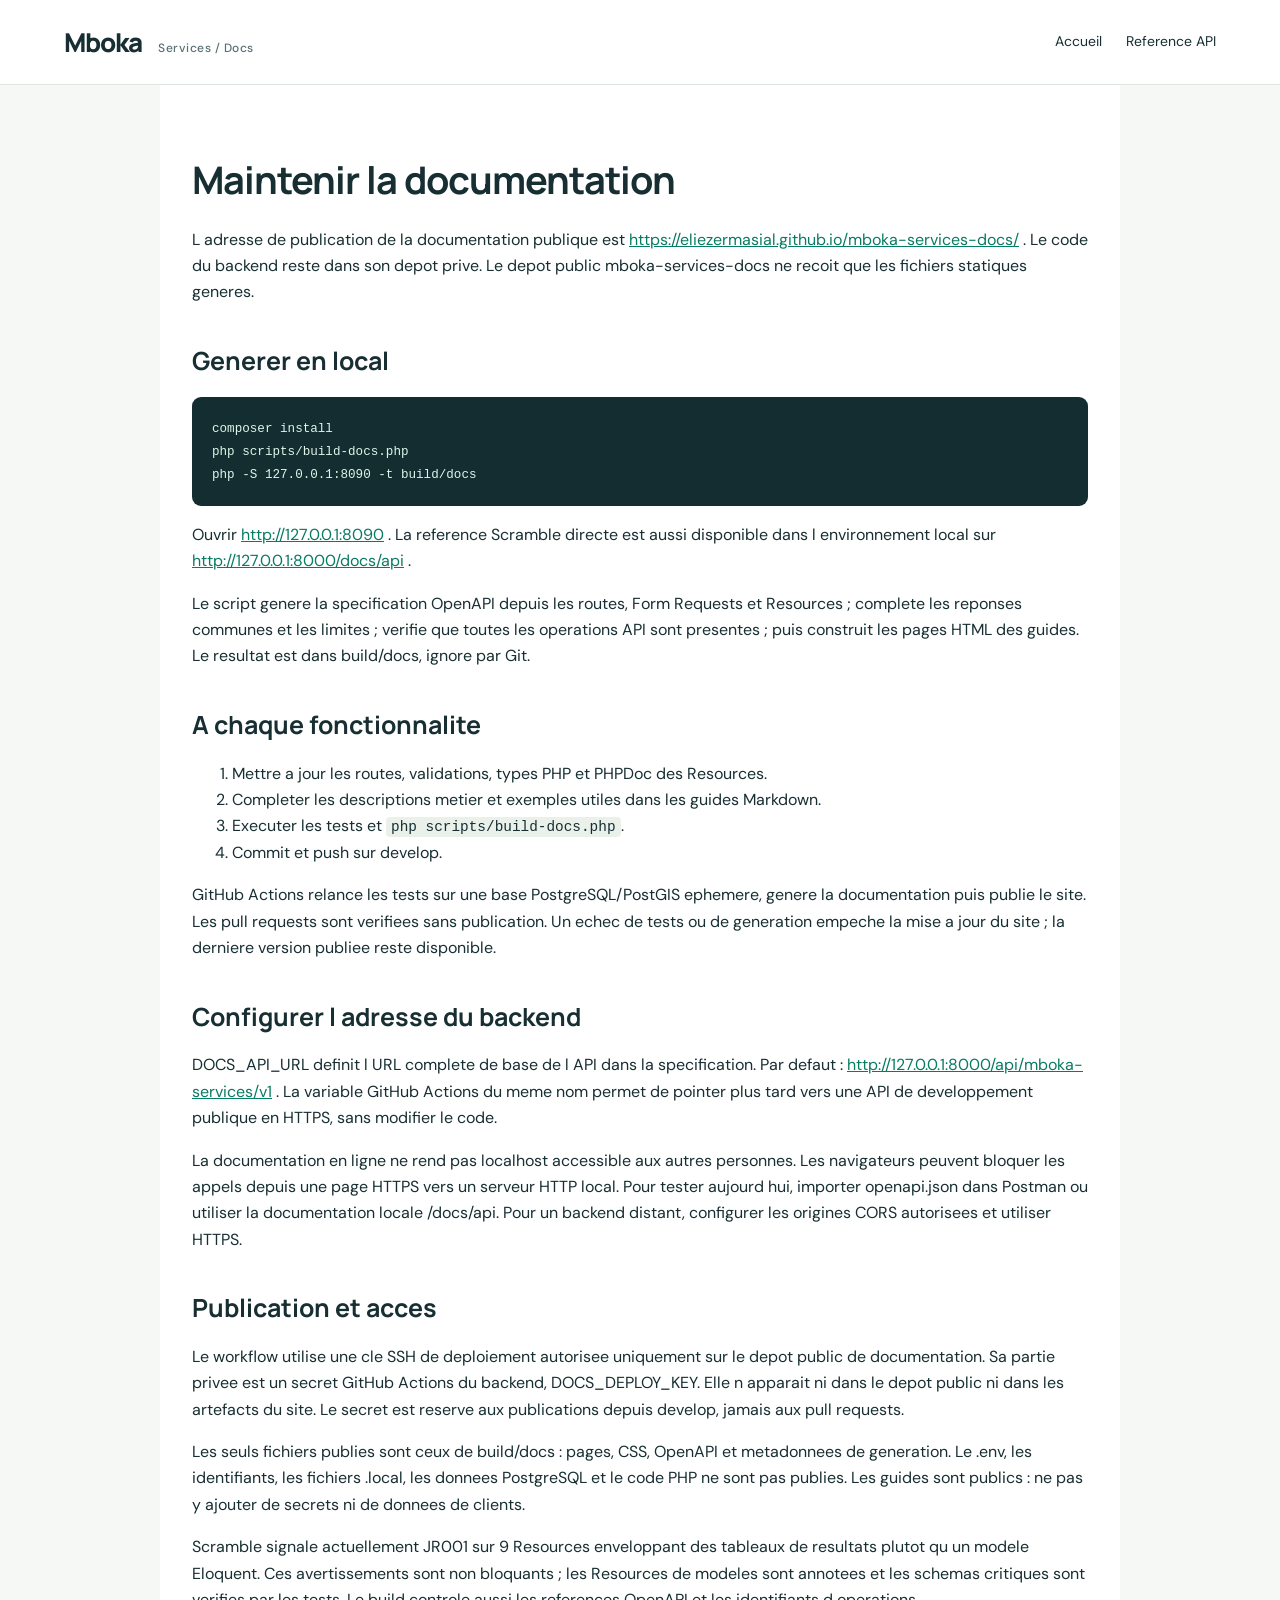
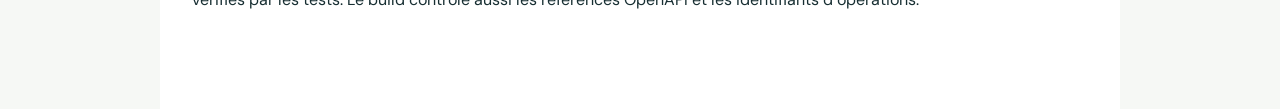
==== documentation.html @ 3b087f99 "docs: publish Mboka API reference and development guides" ====
<!doctype html><html lang="fr"><meta charset="utf-8"><meta name="viewport" content="width=device-width,initial-scale=1"><link rel="stylesheet" href="style.css"><title>Mboka ? documentation</title><body><header><a class="brand" href="index.html">Mboka <span>Services / Docs</span></a><nav><a href="index.html">Accueil</a><a href="api.html">Reference API</a></nav></header><main class="guide"><h1>Maintenir la documentation</h1>
<p>L adresse de publication de la documentation publique est <a href="https://eliezermasial.github.io/mboka-services-docs/">https://eliezermasial.github.io/mboka-services-docs/</a> . Le code du backend reste dans son depot prive. Le depot public mboka-services-docs ne recoit que les fichiers statiques generes.</p>
<h2>Generer en local</h2>
<pre><code class="language-sh">composer install
php scripts/build-docs.php
php -S 127.0.0.1:8090 -t build/docs
</code></pre>
<p>Ouvrir <a href="http://127.0.0.1:8090">http://127.0.0.1:8090</a> . La reference Scramble directe est aussi disponible dans l environnement local sur <a href="http://127.0.0.1:8000/docs/api">http://127.0.0.1:8000/docs/api</a> .</p>
<p>Le script genere la specification OpenAPI depuis les routes, Form Requests et Resources ; complete les reponses communes et les limites ; verifie que toutes les operations API sont presentes ; puis construit les pages HTML des guides. Le resultat est dans build/docs, ignore par Git.</p>
<h2>A chaque fonctionnalite</h2>
<ol>
<li>Mettre a jour les routes, validations, types PHP et PHPDoc des Resources.</li>
<li>Completer les descriptions metier et exemples utiles dans les guides Markdown.</li>
<li>Executer les tests et <code>php scripts/build-docs.php</code>.</li>
<li>Commit et push sur develop.</li>
</ol>
<p>GitHub Actions relance les tests sur une base PostgreSQL/PostGIS ephemere, genere la documentation puis publie le site. Les pull requests sont verifiees sans publication. Un echec de tests ou de generation empeche la mise a jour du site ; la derniere version publiee reste disponible.</p>
<h2>Configurer l adresse du backend</h2>
<p>DOCS_API_URL definit l URL complete de base de l API dans la specification. Par defaut : <a href="http://127.0.0.1:8000/api/mboka-services/v1">http://127.0.0.1:8000/api/mboka-services/v1</a> . La variable GitHub Actions du meme nom permet de pointer plus tard vers une API de developpement publique en HTTPS, sans modifier le code.</p>
<p>La documentation en ligne ne rend pas localhost accessible aux autres personnes. Les navigateurs peuvent bloquer les appels depuis une page HTTPS vers un serveur HTTP local. Pour tester aujourd hui, importer openapi.json dans Postman ou utiliser la documentation locale /docs/api. Pour un backend distant, configurer les origines CORS autorisees et utiliser HTTPS.</p>
<h2>Publication et acces</h2>
<p>Le workflow utilise une cle SSH de deploiement autorisee uniquement sur le depot public de documentation. Sa partie privee est un secret GitHub Actions du backend, DOCS_DEPLOY_KEY. Elle n apparait ni dans le depot public ni dans les artefacts du site. Le secret est reserve aux publications depuis develop, jamais aux pull requests.</p>
<p>Les seuls fichiers publies sont ceux de build/docs : pages, CSS, OpenAPI et metadonnees de generation. Le .env, les identifiants, les fichiers .local, les donnees PostgreSQL et le code PHP ne sont pas publies. Les guides sont publics : ne pas y ajouter de secrets ni de donnees de clients.</p>
<p>Scramble signale actuellement JR001 sur 9 Resources enveloppant des tableaux de resultats plutot qu un modele Eloquent. Ces avertissements sont non bloquants ; les Resources de modeles sont annotees et les schemas critiques sont verifies par les tests. Le build controle aussi les references OpenAPI et les identifiants d operations.</p>
</main></body></html>
---- style.css ----
﻿@import url('https://fonts.googleapis.com/css2?family=DM+Sans:wght@400;500;600;700&family=Manrope:wght@500;600;700;800&display=swap');
:root{--ink:#172e32;--muted:#567073;--green:#087b63;--paper:#f6f8f5;--line:#dce5de}*{box-sizing:border-box}body{margin:0;background:var(--paper);color:var(--ink);font:16px/1.65 'DM Sans',system-ui,sans-serif}a{color:var(--green)}header{display:flex;align-items:center;justify-content:space-between;padding:24px max(5vw,24px);border-bottom:1px solid var(--line);background:#fff;gap:24px}.brand{font:800 26px 'Manrope',sans-serif;letter-spacing:-1px;color:var(--ink);text-decoration:none}.brand span{font:500 12px 'DM Sans',sans-serif;letter-spacing:.5px;margin-left:12px;color:var(--muted)}nav{display:flex;flex-wrap:wrap;gap:24px}nav a{font-size:14px;text-decoration:none;color:var(--ink)}main{max-width:1200px;margin:auto;padding:0 36px}.hero{padding:78px 0 56px;max-width:800px}.badge{display:inline-block;border:1px solid #bad8c9;background:#e7f3eb;color:#22614c;border-radius:30px;padding:6px 14px;font-size:12px;font-weight:700;letter-spacing:.5px}h1,h2,h3{font-family:'Manrope',system-ui,sans-serif;line-height:1.2}h1{font-size:clamp(42px,6vw,72px);letter-spacing:-3px;margin:24px 0}h1 em{color:var(--green);font-style:normal}.hero p{font-size:19px;max-width:620px;color:var(--muted)}.actions{display:flex;gap:24px;align-items:center;margin-top:30px;flex-wrap:wrap}.button{padding:13px 22px;color:white;background:var(--green);border-radius:8px;text-decoration:none;font-weight:700}.secondary{font-weight:600;text-decoration:none}.build{font-size:12px;color:var(--muted);margin-top:28px}.cards{display:grid;grid-template-columns:repeat(2,1fr);gap:18px}.card{background:white;border:1px solid var(--line);border-radius:12px;padding:28px;text-decoration:none;color:var(--ink);transition:transform .15s,border-color .15s}.card:hover{transform:translateY(-3px);border-color:var(--green)}.card span{font-size:11px;font-weight:700;color:var(--green);letter-spacing:1px}.card h2{font-size:23px}.card p{color:var(--muted);font-size:15px;margin-bottom:0}.notice{border-left:3px solid var(--green);background:#eaf1eb;padding:22px 28px;margin:40px 0 56px;border-radius:0 10px 10px 0}.notice h2{font-size:20px;margin-top:0}.notice p{margin-bottom:0;color:var(--muted)}footer{max-width:1200px;margin:0 auto;padding:12px 36px 36px;font-size:12px;color:var(--muted)}.guide{max-width:960px;padding:48px 32px 80px;background:white;min-height:80vh}.guide h1{font-size:38px;letter-spacing:-1px}.guide h2{font-size:25px;margin-top:40px}.guide h3{margin-top:28px}pre{background:#142d30;color:#dff5ea;padding:20px;border-radius:9px;overflow:auto;font-size:14px}code{font-family:Consolas,monospace;font-size:.9em}p code,li code{background:#eaf0ea;padding:2px 5px;border-radius:4px}table{border-collapse:collapse;width:100%;font-size:14px}th,td{text-align:left;padding:12px;border-bottom:1px solid var(--line)}th{background:#eef3ed}.api-note{padding:16px 5vw;font-size:13px;border-bottom:1px solid var(--line);background:#eaf1eb}.swagger-ui .topbar{display:none}.swagger-ui .wrapper{max-width:1300px}.swagger-ui{padding:20px 0}a:focus-visible{outline:3px solid #b77f10;outline-offset:4px}@media(max-width:650px){header{align-items:flex-start;flex-direction:column;gap:14px;padding:20px}.brand span{font-size:11px}nav{gap:18px}main{padding:0 20px}.hero{padding:44px 0 36px}h1{letter-spacing:-2px}.cards{grid-template-columns:1fr}.card{padding:23px}.guide{padding:26px 20px}.guide h1{font-size:30px}.notice{padding:18px}footer{padding:10px 20px 30px}}
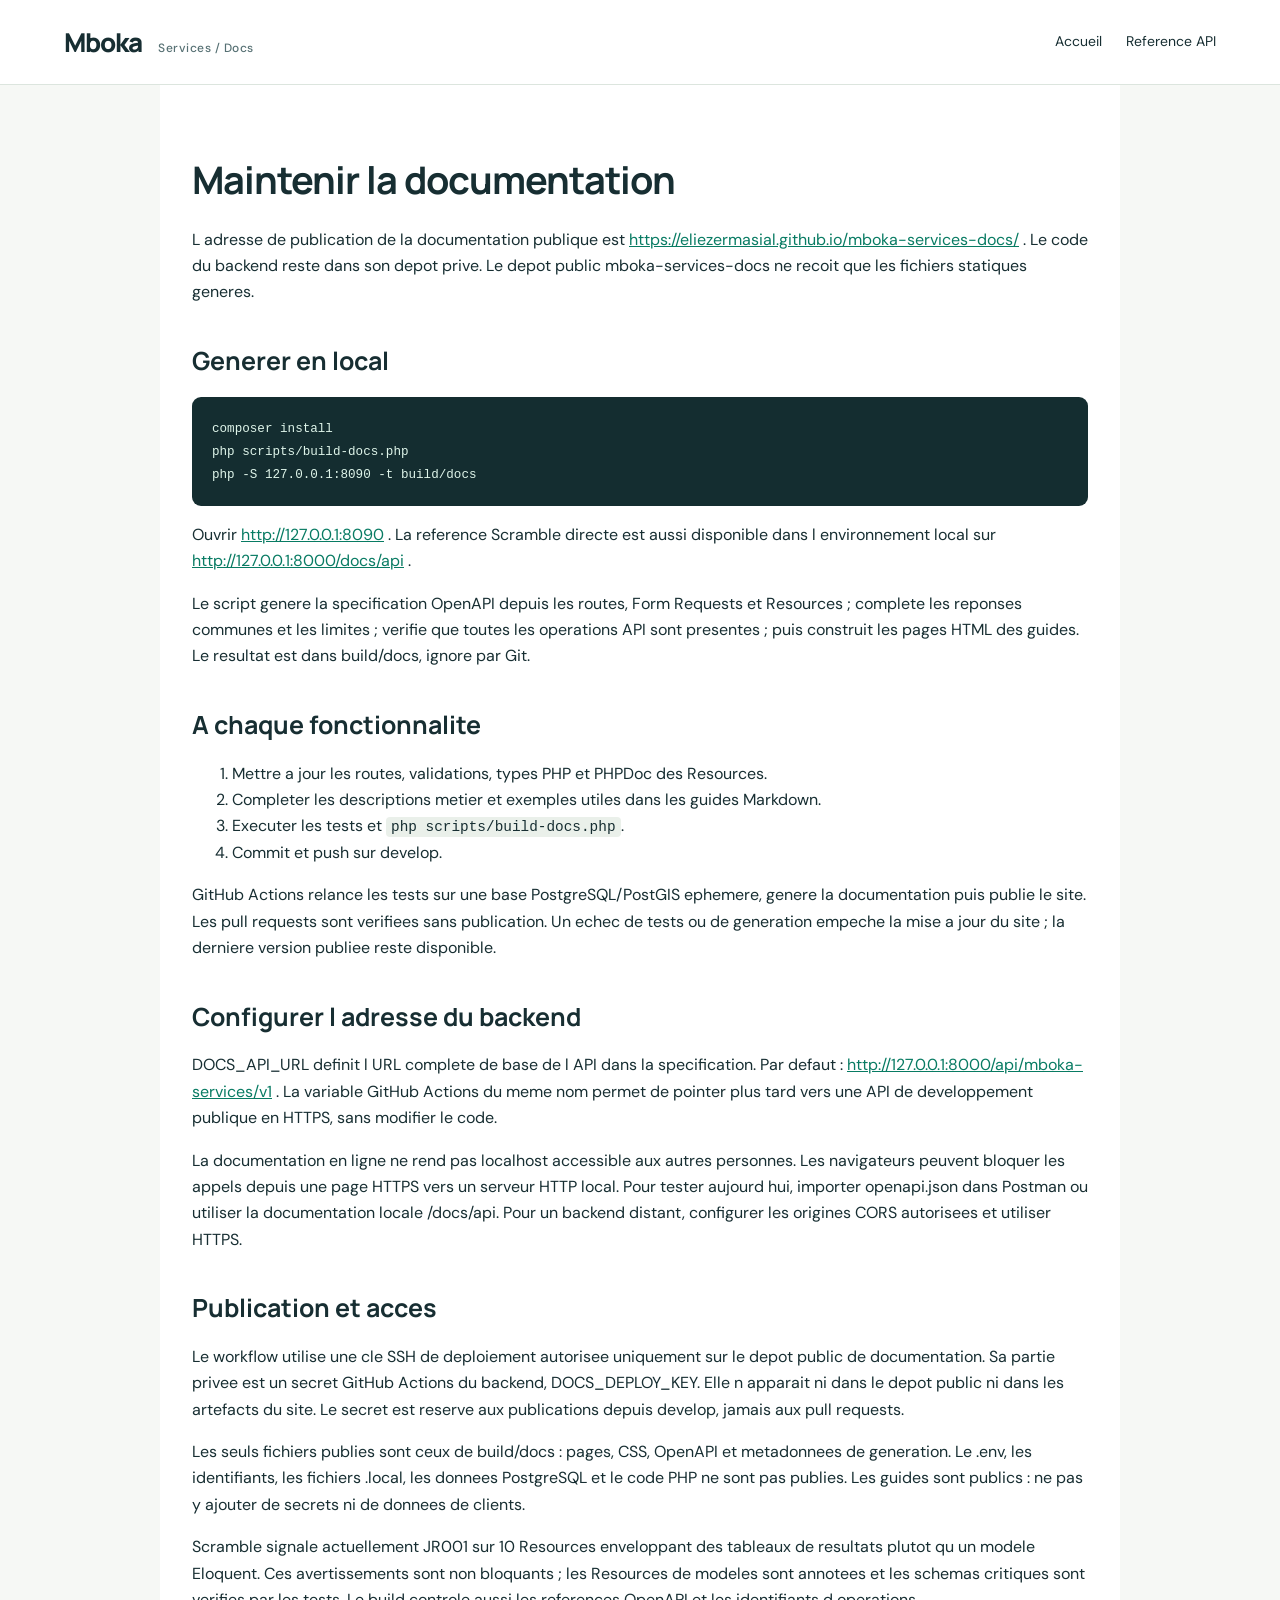
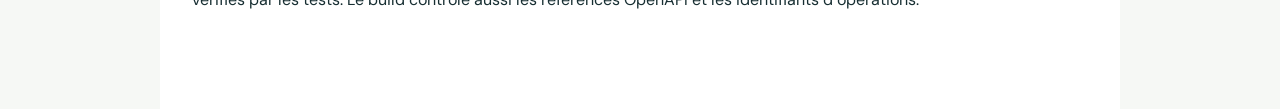
==== commit b9635a50: "docs: publish API reference from 72a51c3" ====
--- a/documentation.html
+++ b/documentation.html
@@ -1,4 +1,4 @@
-<!doctype html><html lang="fr"><meta charset="utf-8"><meta name="viewport" content="width=device-width,initial-scale=1"><link rel="stylesheet" href="style.css"><title>Mboka ? documentation</title><body><header><a class="brand" href="index.html">Mboka <span>Services / Docs</span></a><nav><a href="index.html">Accueil</a><a href="api.html">Reference API</a></nav></header><main class="guide"><h1>Maintenir la documentation</h1>
+<!doctype html><html lang="fr"><meta charset="utf-8"><meta name="viewport" content="width=device-width,initial-scale=1"><link rel="stylesheet" href="style.css"><title>Mboka &middot; documentation</title><body><header><a class="brand" href="index.html">Mboka <span>Services / Docs</span></a><nav><a href="index.html">Accueil</a><a href="api.html">Reference API</a></nav></header><main class="guide"><h1>Maintenir la documentation</h1>
 <p>L adresse de publication de la documentation publique est <a href="https://eliezermasial.github.io/mboka-services-docs/">https://eliezermasial.github.io/mboka-services-docs/</a> . Le code du backend reste dans son depot prive. Le depot public mboka-services-docs ne recoit que les fichiers statiques generes.</p>
 <h2>Generer en local</h2>
 <pre><code class="language-sh">composer install
@@ -21,5 +21,5 @@
 <h2>Publication et acces</h2>
 <p>Le workflow utilise une cle SSH de deploiement autorisee uniquement sur le depot public de documentation. Sa partie privee est un secret GitHub Actions du backend, DOCS_DEPLOY_KEY. Elle n apparait ni dans le depot public ni dans les artefacts du site. Le secret est reserve aux publications depuis develop, jamais aux pull requests.</p>
 <p>Les seuls fichiers publies sont ceux de build/docs : pages, CSS, OpenAPI et metadonnees de generation. Le .env, les identifiants, les fichiers .local, les donnees PostgreSQL et le code PHP ne sont pas publies. Les guides sont publics : ne pas y ajouter de secrets ni de donnees de clients.</p>
-<p>Scramble signale actuellement JR001 sur 9 Resources enveloppant des tableaux de resultats plutot qu un modele Eloquent. Ces avertissements sont non bloquants ; les Resources de modeles sont annotees et les schemas critiques sont verifies par les tests. Le build controle aussi les references OpenAPI et les identifiants d operations.</p>
+<p>Scramble signale actuellement JR001 sur 10 Resources enveloppant des tableaux de resultats plutot qu un modele Eloquent. Ces avertissements sont non bloquants ; les Resources de modeles sont annotees et les schemas critiques sont verifies par les tests. Le build controle aussi les references OpenAPI et les identifiants d operations.</p>
 </main></body></html>
